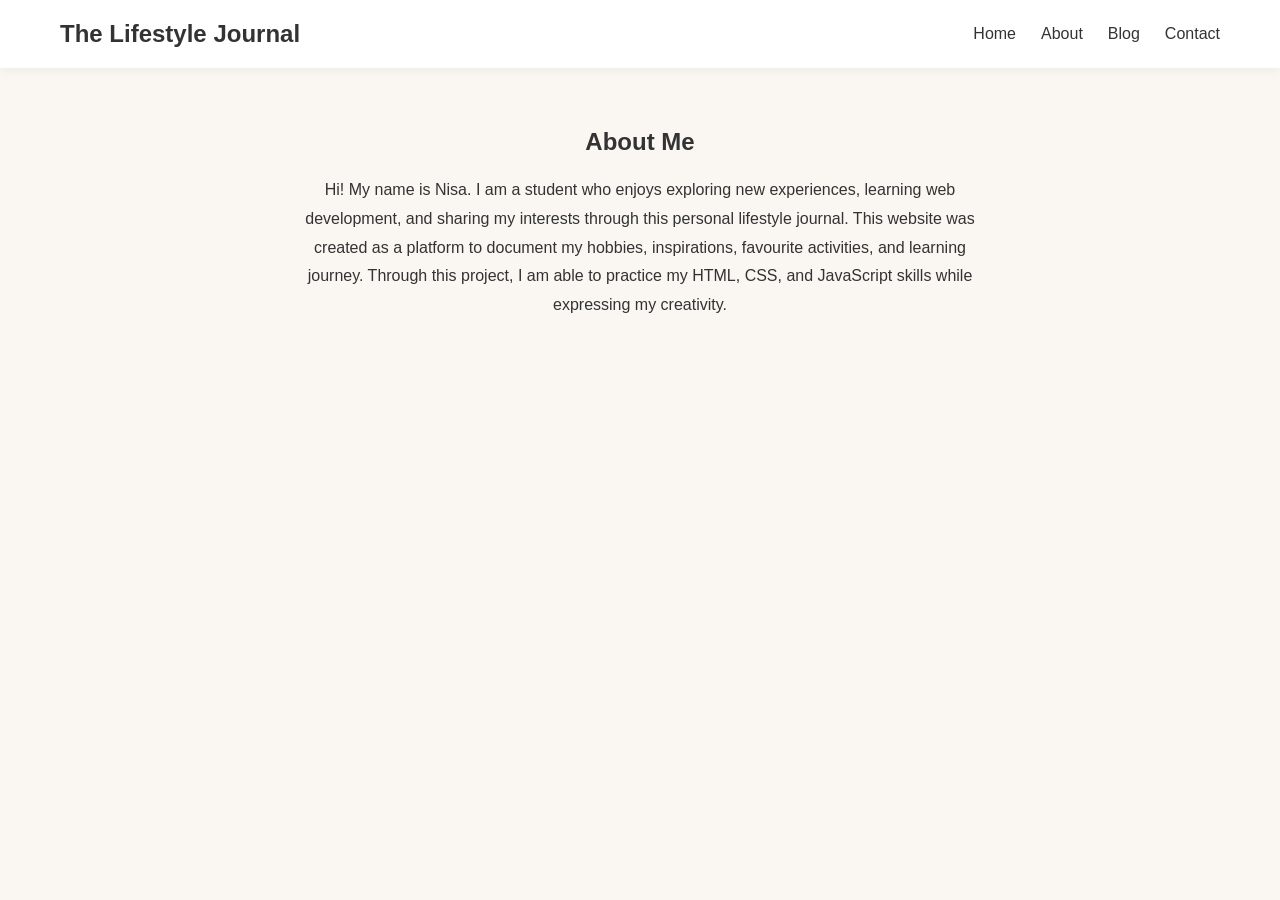
==== The-Lifestyle-Journal-portfolio-main/about.html @ f240c747 "Completed About and Contact pages" ====
<!DOCTYPE html>

<html lang="en">
<head>
    <meta charset="UTF-8">
    <meta name="viewport" content="width=device-width, initial-scale=1.0">
    <title>About - The Lifestyle Journal</title>
    <link rel="stylesheet" href="css/style.css">
</head>
<body>

<nav>
    <div class="logo">The Lifestyle Journal</div>

<ul>
    <li><a href="index.html">Home</a></li>
    <li><a href="about.html">About</a></li>
    <li><a href="blog.html">Blog</a></li>
    <li><a href="contact.html">Contact</a></li>
</ul>

</nav>

<section class="about">

<h1>About Me</h1>

<p>
    Hi! My name is Nisa. I am a student who enjoys exploring new
    experiences, learning web development, and sharing my interests
    through this personal lifestyle journal.

    This website was created as a platform to document my hobbies,
    inspirations, favourite activities, and learning journey.
    Through this project, I am able to practice my HTML, CSS,
    and JavaScript skills while expressing my creativity.
</p>

</section>

</body>
</html>
---- The-Lifestyle-Journal-portfolio-main/css/style.css ----
*{
margin:0;
padding:0;
box-sizing:border-box;
font-family:Arial, sans-serif;
}

body{
background:#faf7f2;
color:#333;
}

/* Navigation */

nav{
display:flex;
justify-content:space-between;
align-items:center;
padding:20px 60px;
background:white;
box-shadow:0 2px 10px rgba(0,0,0,0.05);
}

.logo{
font-size:24px;
font-weight:bold;
}

nav ul{
display:flex;
list-style:none;
gap:25px;
}

nav a{
text-decoration:none;
color:#333;
transition:0.3s;
}

nav a:hover

/* Hero Section */

.hero{
text-align:center;
padding:100px 20px;
}

.hero h1{
font-size:48px;
margin-bottom:20px;
}

.hero p{
max-width:600px;
margin:auto;
margin-bottom:30px;
line-height:1.6;
}

.btn{
background:#b08968;
color:white;
text-decoration:none;
padding:12px 25px;
border-radius:10px;
transition:0.3s;
}

.btn:hover{
opacity:0.8;
}

/* Interests */

.interests{
padding:60px;
}

.interests h2{
text-align:center;
margin-bottom:40px;
}

.cards{
display:grid;
grid-template-columns:repeat(auto-fit,minmax(220px,1fr));
gap:20px;
}

.card{
background:white;
padding:30px;
border-radius:15px;
text-align:center;
box-shadow:0 4px 10px rgba(0,0,0,0.1);
transition:0.3s;
}

.card:hover{
transform:translateY(-5px);
}

/* About Page */

.about{
padding:60px;
text-align:center;
}

.about h1{
margin-bottom:20px;
}

.about p{
max-width:700px;
margin:auto;
line-height:1.8;
}

/* Blog Page */

.blog{
padding:60px;
}

.blog h1{
text-align:center;
margin-bottom:40px;
}

.post{
background:white;
padding:25px;
margin-bottom:25px;
border-radius:15px;
box-shadow:0 4px 10px rgba(0,0,0,0.1);
transition:0.3s;
}

.post:hover{
transform:translateY(-5px);
}

.post h2{
margin-bottom:15px;
}

.post p{
line-height:1.6;
}

/* Contact Page */

.contact{
padding:60px;
max-width:700px;
margin:auto;
}

.contact h1{
text-align:center;
margin-bottom:30px;
}

.contact form{
display:flex;
flex-direction:column;
gap:15px;
}

.contact input,
.contact textarea{
padding:12px;
border:1px solid #ccc;
border-radius:10px;
}

.contact button{
background:#b08968;
color:white;
border:none;
padding:12px;
border-radius:10px;
cursor:pointer;
}

.contact button:hover{
opacity:0.8;
}

/* Responsive */

@media (max-width:768px){

nav{
    flex-direction:column;
    gap:15px;
    padding:20px;
}

nav ul{
    flex-direction:column;
    text-align:center;
}

.hero h1{
    font-size:32px;
}

.cards{
    grid-template-columns:1fr;
}

.blog,
.about,
.contact{
    padding:30px;
}

}
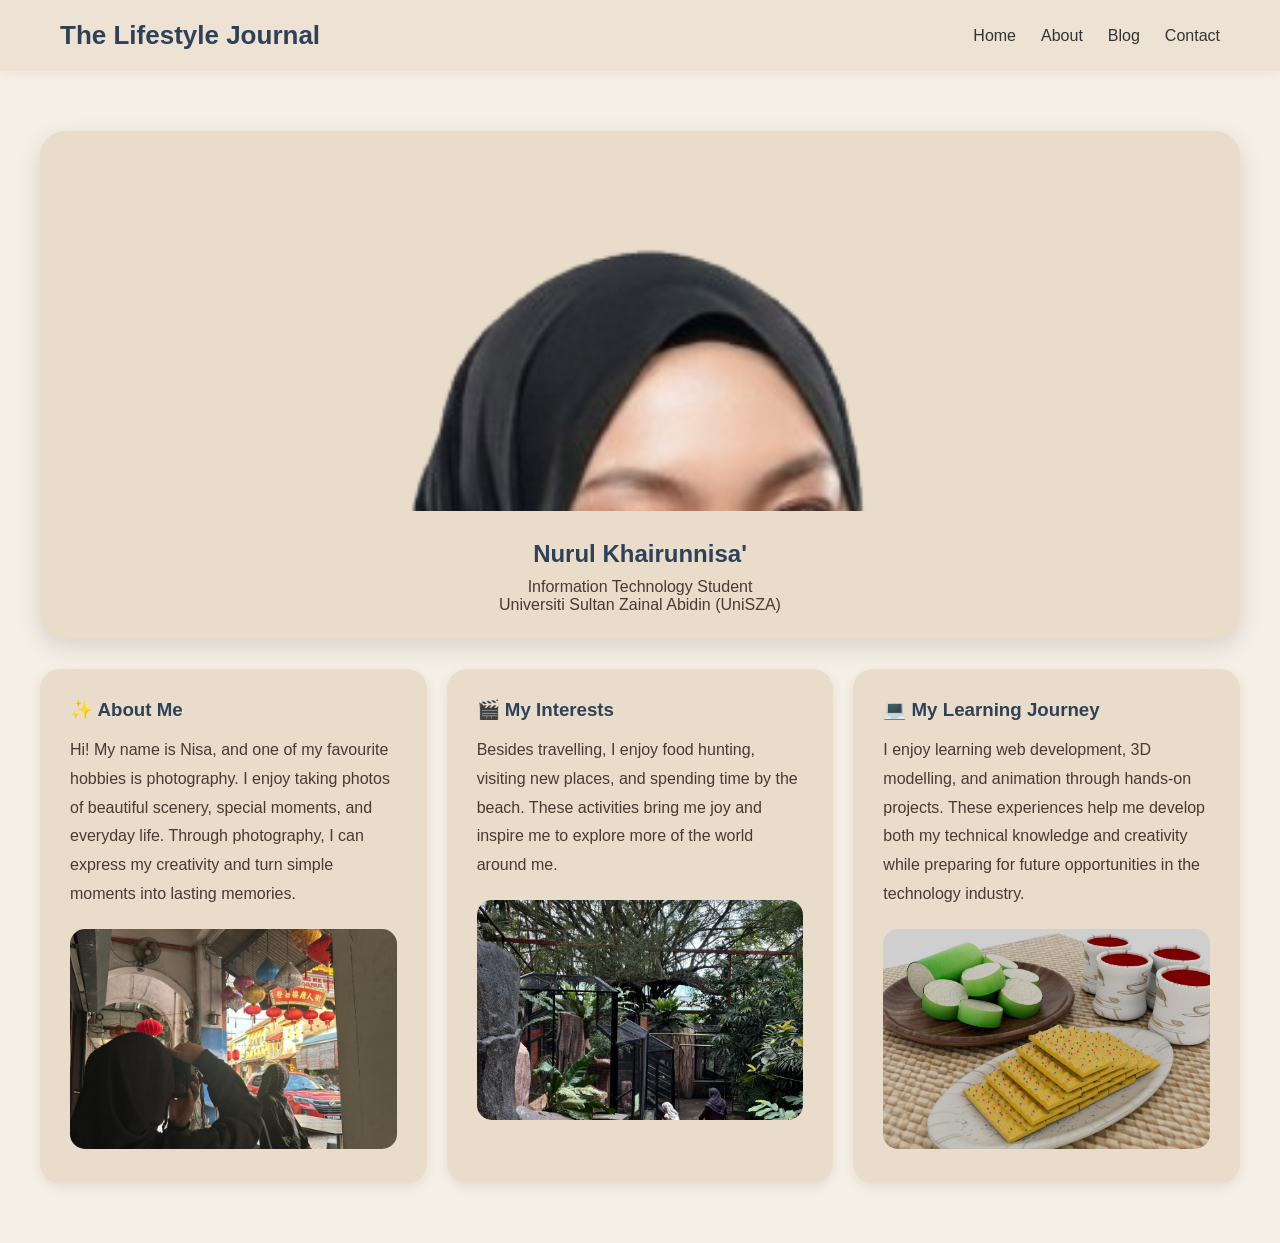
==== commit c054f8d5: "Completed portfolio website and README documentation" ====
--- a/The-Lifestyle-Journal-portfolio-main/about.html
+++ b/The-Lifestyle-Journal-portfolio-main/about.html
@@ -1,5 +1,4 @@
 <!DOCTYPE html>
-
 <html lang="en">
 <head>
     <meta charset="UTF-8">
@@ -7,36 +6,79 @@
     <title>About - The Lifestyle Journal</title>
     <link rel="stylesheet" href="css/style.css">
 </head>
+
 <body>
 
-<nav>
-    <div class="logo">The Lifestyle Journal</div>
+    <nav>
+        <div class="logo">The Lifestyle Journal</div>
 
-<ul>
-    <li><a href="index.html">Home</a></li>
-    <li><a href="about.html">About</a></li>
-    <li><a href="blog.html">Blog</a></li>
-    <li><a href="contact.html">Contact</a></li>
-</ul>
+        <ul>
+            <li><a href="index.html">Home</a></li>
+            <li><a href="about.html">About</a></li>
+            <li><a href="blog.html">Blog</a></li>
+            <li><a href="contact.html">Contact</a></li>
+        </ul>
+    </nav>
 
-</nav>
+    <section class="about">
 
-<section class="about">
+        <div class="about-container">
 
-<h1>About Me</h1>
+            <div class="about-profile">
+                <img src="images/profileself.png" alt="Nisa">
 
-<p>
-    Hi! My name is Nisa. I am a student who enjoys exploring new
-    experiences, learning web development, and sharing my interests
-    through this personal lifestyle journal.
+                <div class="profile-text">
+                    <h2>Nurul Khairunnisa'</h2>
+                    <p>Information Technology Student</p>
+                    <p>Universiti Sultan Zainal Abidin (UniSZA)</p>
+                </div>
+            </div>
 
-    This website was created as a platform to document my hobbies,
-    inspirations, favourite activities, and learning journey.
-    Through this project, I am able to practice my HTML, CSS,
-    and JavaScript skills while expressing my creativity.
-</p>
+            <div class="about-cards">
 
-</section>
+                <div class="about-card">
+                    <h3>✨ About Me</h3>
+                    <p>
+                        Hi! My name is Nisa, and one of my favourite hobbies
+                        is photography. I enjoy taking photos of beautiful
+                        scenery, special moments, and everyday life. 
+                        Through photography, I can express my creativity 
+                        and turn simple moments into lasting memories.
+
+                    </p>
+
+                    <img src="images/aboutme.jpg" alt="Photography">
+                </div>
+
+                <div class="about-card">
+                    <h3>🎬 My Interests</h3>
+                    <p>
+                        Besides travelling, I enjoy food hunting, visiting new places, 
+                        and spending time by the beach. These activities bring me joy 
+                        and inspire me to explore more of the world around me.
+
+                    </p>
+
+                    <img src="images/interestaboutme.jpeg" alt="My Interests">
+                </div>
+
+                <div class="about-card">
+                    <h3>💻 My Learning Journey</h3>
+                    <p>
+                        I enjoy learning web development, 3D modelling, and animation
+                        through hands-on projects. These experiences help me develop
+                        both my technical knowledge and creativity while preparing
+                        for future opportunities in the technology industry.
+
+                    </p>
+                    <img src="images/3dmodel.jpeg" alt="3D Modelling">
+                </div>
+
+            </div>
+
+        </div>
+
+    </section>
 
 </body>
-</html>
+</html>
--- a/The-Lifestyle-Journal-portfolio-main/css/style.css
+++ b/The-Lifestyle-Journal-portfolio-main/css/style.css
@@ -6,24 +6,28 @@
 }
 
 body{
-background:#faf7f2;
-color:#333;
+  background:#f5efe6;
+    color:#4b3832;
 }
 
 /* Navigation */
 
 nav{
-display:flex;
-justify-content:space-between;
-align-items:center;
-padding:20px 60px;
-background:white;
-box-shadow:0 2px 10px rgba(0,0,0,0.05);
+    display:flex;
+    justify-content:space-between;
+    align-items:center;
+
+    padding:20px 60px;
+
+    background:#ede2d3;
+
+    box-shadow:0 2px 10px rgba(0,0,0,0.05);
 }
 
 .logo{
-font-size:24px;
-font-weight:bold;
+font-size:26px;
+    font-weight:bold;
+    color:#2f4156;
 }
 
 nav ul{
@@ -38,18 +42,61 @@
 transition:0.3s;
 }
 
-nav a:hover
+nav a:hover{
+    color:#8b6b4f;
+}
 
 /* Hero Section */
 
 .hero{
-text-align:center;
-padding:100px 20px;
+  background-image:url("../images/lifestyle.jpg");
+    background-size:cover;
+    background-position:center;
+
+    position:relative;
+
+    text-align:center;
+    padding:80px 20px;
+
+    margin:20px;
+    border-radius:25px;
+
+    overflow:hidden;
+}
+
+.hero::before{
+    content:"";
+    position:absolute;
+
+    top:0;
+    left:0;
+    width:100%;
+    height:100%;
+
+    background:rgba(245,239,230,0.35);
+
+    z-index:1;
+}
+
+.hero h1,
+.hero p,
+.hero .btn{
+    position:relative;
+    z-index:2;
+}
+
+.quote{
+    margin-top:15px;
+    color:#5c4337;
+    font-style:italic;
+    font-size:20px;
+    font-weight:500;
 }
 
 .hero h1{
-font-size:48px;
-margin-bottom:20px;
+font-size:60px;
+    margin-bottom:20px;
+    color:#2f4156;
 }
 
 .hero p{
@@ -60,7 +107,7 @@
 }
 
 .btn{
-background:#b08968;
+ background:#8b6b4f;
 color:white;
 text-decoration:none;
 padding:12px 25px;
@@ -69,18 +116,20 @@
 }
 
 .btn:hover{
+    background:#a67c52;
 opacity:0.8;
 }
 
 /* Interests */
 
 .interests{
-padding:60px;
+padding:20px 40px 60px;
 }
 
 .interests h2{
 text-align:center;
 margin-bottom:40px;
+ color:#2f4156;
 }
 
 .cards{
@@ -90,8 +139,9 @@
 }
 
 .card{
-background:white;
+ background:#e9dccb;
 padding:30px;
+ color:#2f4156;
 border-radius:15px;
 text-align:center;
 box-shadow:0 4px 10px rgba(0,0,0,0.1);
@@ -102,121 +152,455 @@
 transform:translateY(-5px);
 }
 
+.card img{
+    width:100%;
+    height:180px;
+    object-fit:cover;
+    border-radius:12px;
+    margin-bottom:15px;
+}
+
+.card h3{
+    color:#2f4156;
+    margin-bottom:10px;
+}
+
+.card p{
+    line-height:1.6;
+}
+
 /* About Page */
 
 .about{
-padding:60px;
-text-align:center;
-}
-
-.about h1{
-margin-bottom:20px;
-}
-
-.about p{
-max-width:700px;
-margin:auto;
-line-height:1.8;
+    padding:60px 20px;
+}
+
+.about-container{
+    max-width:1200px;
+    margin:auto;
+}
+
+.about-profile{
+    background:#e9dccb;
+    border-radius:25px;
+    overflow:hidden;
+    text-align:center;
+    margin-bottom:30px;
+    box-shadow:0 8px 25px rgba(0,0,0,0.12);
+}
+
+.about-profile img{
+    width:100%;
+    height:380px;
+    object-fit:cover;
+    object-position:center top;
+}
+
+.profile-text{
+    padding:25px;
+}
+
+.profile-text h2{
+    color:#2f4156;
+    margin-bottom:10px;
+}
+
+.about-cards{
+    display:grid;
+    grid-template-columns:repeat(auto-fit,minmax(280px,1fr));
+    gap:20px;
+}
+
+.about-card{
+   background:#e9dccb;
+    padding:30px;
+    border-radius:20px;
+    box-shadow:0 4px 12px rgba(0,0,0,0.08);
+}
+
+.about-card h3{
+    color:#2f4156;
+    margin-bottom:15px;
+}
+
+.about-card p{
+    line-height:1.8;
+}
+
+.about-card img{
+    width:100%;
+    height:220px;
+    object-fit:cover;
+    border-radius:15px;
+    margin-top:20px;
 }
 
 /* Blog Page */
 
 .blog{
-padding:60px;
+     max-width:900px;
+    margin:10px auto;
+    padding:30px;
 }
 
 .blog h1{
-text-align:center;
-margin-bottom:40px;
+    text-align:center;
+    font-size:36px;
+    color:#2f4156;
+    margin-bottom:40px;
+}
+
+.blog-cover{
+    width:100%;
+    height:460px;
+    object-fit:cover;
+
+    border-radius:15px;
+
+    margin-bottom:20px;
 }
 
 .post{
-background:white;
-padding:25px;
-margin-bottom:25px;
-border-radius:15px;
-box-shadow:0 4px 10px rgba(0,0,0,0.1);
-transition:0.3s;
+    background:#e9dccb;
+    padding:30px;
+    margin-bottom:25px;
+    border-radius:20px;
+    box-shadow:0 4px 12px rgba(0,0,0,0.08);
+    cursor:pointer;
+    transition:0.3s;
 }
 
 .post:hover{
-transform:translateY(-5px);
+   transform:translateY(-8px);
+   box-shadow:0 10px 25px rgba(0,0,0,0.12);
 }
 
 .post h2{
-margin-bottom:15px;
+    color:#2f4156;
+    margin-bottom:15px;
+    font-size:22px;
 }
 
 .post p{
-line-height:1.6;
+    line-height:1.8;
+    font-size:16px;
+}
+
+.view-gallery{
+    display:inline-block;
+    margin-top:15px;
+    font-weight:bold;
+    color:#8b6b4f;
+    transition:0.3s;
+}
+
+.post:hover .view-gallery{
+    transform:translateX(5px);
+}
+
+.gallery-images{
+    display:grid;
+    grid-template-columns:repeat(2,1fr);
+    gap:20px;
+    margin-top:20px;
+}
+
+.gallery-images img{
+    width:100%;
+    height:250px;
+
+    object-fit:cover;
+
+    border-radius:15px;
+
+    transition:0.3s;
+}
+
+.gallery-images img:hover{
+    transform:scale(1.03);
+}
+
+.close{
+    position:absolute;
+    top:15px;
+    right:25px;
+
+    font-size:35px;
+    font-weight:bold;
+
+    cursor:pointer;
+
+    color:#2f4156;
+}
+
+#galleryTitle{
+    color:#2f4156;
+    margin-bottom:20px;
+    text-align:center;
 }
 
 /* Contact Page */
 
 .contact{
-padding:60px;
-max-width:700px;
-margin:auto;
+    max-width:900px;
+    margin:10px auto;
+    padding:30px;
+    text-align:center;
 }
 
 .contact h1{
-text-align:center;
+    font-size:36px;
+    color:#2f4156;
+    margin-bottom:20px;
+}
+
+.contact-intro{
+    max-width:700px;
+    margin:0 auto 30px;
+    line-height:1.8;
+}
+
+.contact-links{
+display:grid;
+grid-template-columns:repeat(auto-fit,minmax(220px,1fr));
+gap:20px;
 margin-bottom:30px;
 }
 
+.contact-card{
+    background:#e9dccb;
+    color:#4b3832;
+
+    width:280px;
+    height:160px;
+
+    display:flex;
+    flex-direction:column;
+    justify-content:center;
+    align-items:center;
+
+    margin:auto;
+    border-radius:20px;
+    text-decoration:none;
+
+    box-shadow:0 4px 10px rgba(0,0,0,0.08);
+    transition:0.3s;
+}
+
+.contact-card,
+.contact-card:visited,
+.contact-card:hover,
+.contact-card:active{
+    color:#4b3832;
+    text-decoration:none;
+}
+
+.contact-card:hover{
+    transform:translateY(-8px);
+    box-shadow:0 10px 25px rgba(0,0,0,0.12);
+}
+
+.contact-card h2{
+    font-size:22px;
+    margin-bottom:10px;
+    color:#2f4156;
+}
+
+.contact-card p{
+    font-size:16px;
+    text-align:center;
+    word-break:break-word;
+}
+
 .contact form{
-display:flex;
-flex-direction:column;
-gap:15px;
+    background:#efe6dc;
+    padding:30px;
+    border-radius:25px;
+    display:flex;
+    flex-direction:column;
+    gap:15px;
 }
 
 .contact input,
 .contact textarea{
-padding:12px;
-border:1px solid #ccc;
-border-radius:10px;
+    padding:14px;
+    border:none;
+    border-radius:12px;
+    font-size:16px;
 }
 
 .contact button{
-background:#b08968;
-color:white;
-border:none;
-padding:12px;
-border-radius:10px;
-cursor:pointer;
+    background:#8b6b4f;
+    color:white;
+    border:none;
+    padding:14px;
+    border-radius:12px;
+    cursor:pointer;
+    transition:0.3s;
 }
 
 .contact button:hover{
-opacity:0.8;
+    background:#a67c52;
+}
+
+.contact-quote{
+    margin-top:30px;
+    font-style:italic;
+    color:#8b6b4f;
+    font-size:18px;
+}
+
+.contact-banner{
+    height:350px;
+
+    background:
+    linear-gradient(
+    rgba(245,239,230,0.10),
+    rgba(245,239,230,0.10)
+),
+url("../images/contactbanner.jpg");
+
+    background-size:cover;
+    background-position:center;
+
+    border-radius:25px;
+
+    margin-bottom:20px;
 }
 
 /* Responsive */
 
 @media (max-width:768px){
 
-nav{
-    flex-direction:column;
-    gap:15px;
-    padding:20px;
-}
-
-nav ul{
-    flex-direction:column;
-    text-align:center;
-}
-
-.hero h1{
+    nav{
+        flex-direction:column;
+        align-items:center;
+        gap:15px;
+        padding:20px;
+    }
+
+    .logo{
+       font-size:14px;
+    text-align:center;
+    }
+
+    nav ul{
+        display:flex;
+        flex-direction:row;
+        justify-content:center;
+        flex-wrap:wrap;
+        gap:12px;
+    }
+
+    nav a{
+        font-size:15px;
+    }
+
+    .hero{
+        padding:60px 20px;
+    }
+
+    .hero h1{
     font-size:32px;
-}
-
-.cards{
+   }
+
+    .hero p{
+        font-size:16px;
+    }
+
+    .cards{
+        grid-template-columns:1fr;
+    }
+
+    .blog,
+    .about,
+    .contact{
+        padding:30px 20px;
+    }
+
+    .post{
+        padding:20px;
+    }
+
+    .about-profile img{
+        max-height:400px;
+    }
+
+    .contact-card{
+        width:100%;
+        max-width:280px;
+    }
+
+    .gallery-images{
     grid-template-columns:1fr;
-}
-
-.blog,
-.about,
-.contact{
+    }
+}
+
+/* ===== GALLERY POPUP ===== */
+
+.modal{
+    display:none;
+    position:fixed;
+    top:0;
+    left:0;
+    width:100%;
+    height:100%;
+
+    background:rgba(0,0,0,0.7);
+
+    justify-content:center;
+    align-items:center;
+
+    z-index:1000;
+}
+
+.modal-content{
+    background:#f5efe6;
+
+    width:85%;
+    max-width:1000px;
+
+    max-height:85vh;
+    overflow-y:auto;
+
     padding:30px;
-}
-
-}
+    border-radius:25px;
+
+    position:relative;
+}
+
+.close{
+    position:absolute;
+    top:15px;
+    right:25px;
+
+    font-size:35px;
+    font-weight:bold;
+
+    cursor:pointer;
+
+    color:#2f4156;
+}
+
+#galleryTitle{
+    text-align:center;
+    color:#2f4156;
+    margin-bottom:25px;
+}
+
+.gallery-images{
+     display:grid;
+    grid-template-columns:repeat(2,1fr);
+    gap:20px;
+}
+
+.gallery-images img{
+    width:100%;
+    height:460px;
+    object-fit:cover;
+    border-radius:15px;
+}
+
+.gallery-images img:hover{
+    transform:scale(1.03);
+}
